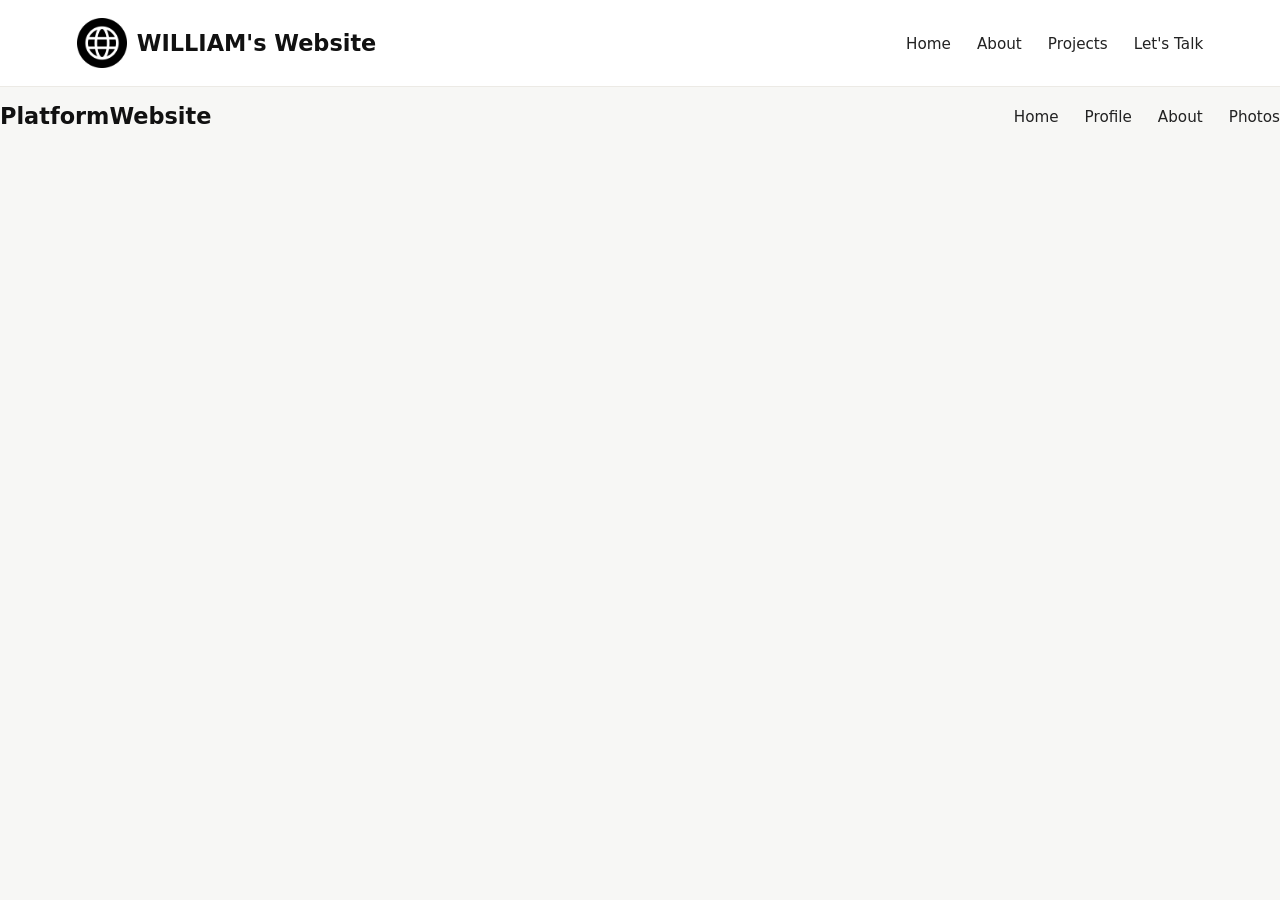
==== index.html @ 8beb9f2e "First Commit" ====
<!DOCTYPE html>
<html lang="en">
<head>
    <meta charset="UTF-8">
    <meta name="viewport" content="width=device-width, initial-scale=1.0">
    <link rel="stylesheet" href="/static/css/style .css">
    <title>Website</title>
</head>
<body>
    <header>
   
    <nav class="navbar">
        <div class="logo">
            <img  class="logo-img"  src="static\images\web.png" alt="logo">
            <h2>WILLIAM's Website</h2>

        </div>
        <ul class="navlinks">
            <li><a href="#">Home</a></li>     
            <li><a href="#">About</a></li>
            <li><a href="#">Projects</a></li>
            <li><a href="#">Let's Talk</a></li>

        </ul>
     </nav>
   </header>
   <main>
     <section class="hero">
        <div class="profile">
            <p></p>
        </div>
     </section>
   </main>
   <footer>
    <nav class="navbar">
        <div class="logo">
            <h2>PlatformWebsite</h2>

        </div>
        <ul class="navlinks">
            <li><a href="#">Home</a></li>     
            <li><a href="#">Profile</a></li>
            <li><a href="#">About</a></li>
            <li><a href="#">Photos</a></li>
        </ul>
     </nav>
   </footer>
    
</body>
</html>
---- static/css/style .css ----
* {
    box-sizing: border-box;
}

body {
    margin: 0;
    font-family: system-ui, -apple-system, BlinkMacSystemFont, 'Segoe UI', Roboto, Oxygen, Ubuntu, Cantarell, 'Open Sans', 'Helvetica Neue', sans-serif;
    background: #f7f7f5;
    color: #111111;
}



header {
    background: #ffffff;
    padding: 18px 6%;
    border-bottom: 1px solid #eceae5;
}

.navbar {
    display: flex;
    align-items: center;
    justify-content: space-between;
    gap: 20px;
}
.logo {
    display: flex;
    flex-direction: row;
    flex-wrap: wrap;
    justify-content: center;
    align-items: center;
    gap: 10px;

}
.logo-img {
    width: 100%;
    max-width: 50px;
    color: green;


}
.logo h2 {
    margin: 0;
    font-size: 1.4rem;
    font-weight: 700;
}

.navlinks {
    list-style: none;
    display: flex;
    gap: 26px;
    margin: 0;
    padding: 0;
}

.navlinks a {
    text-decoration: none;
    color: #222222;
    font-size: 0.95rem;
}
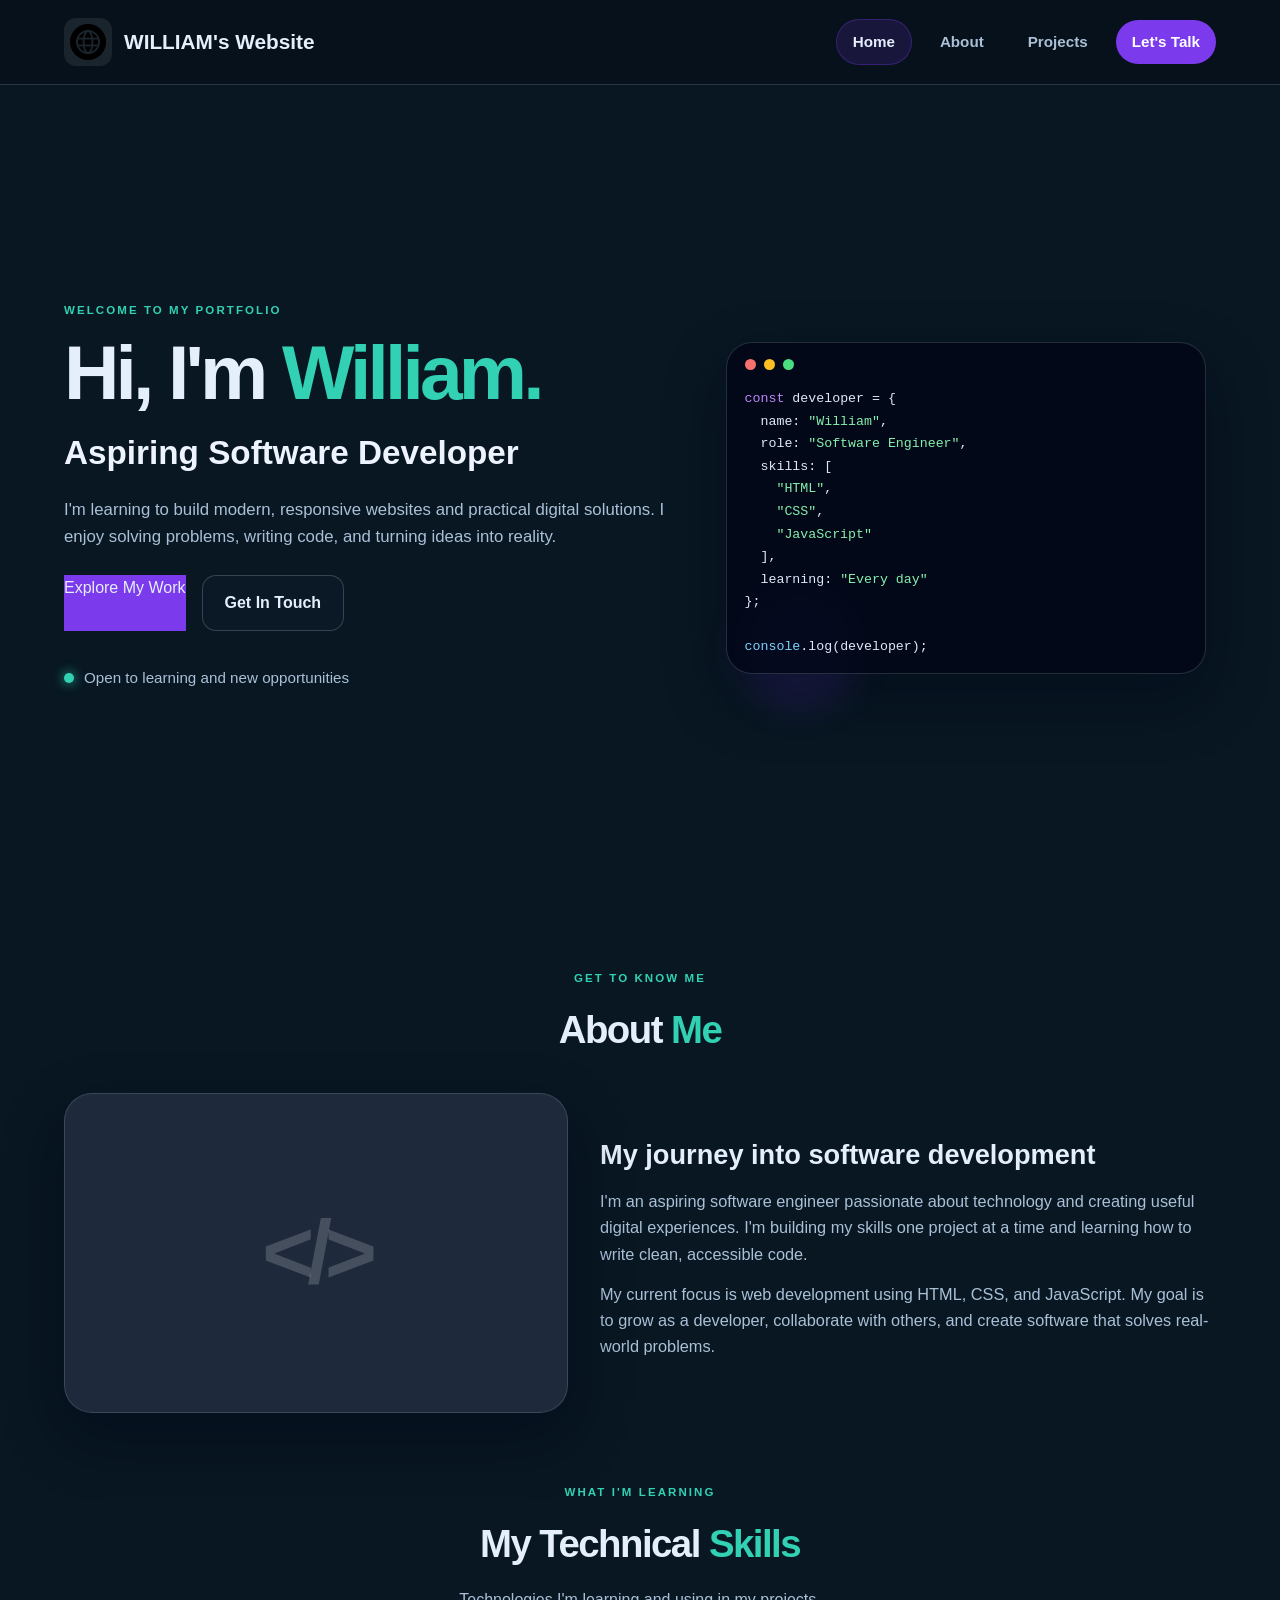
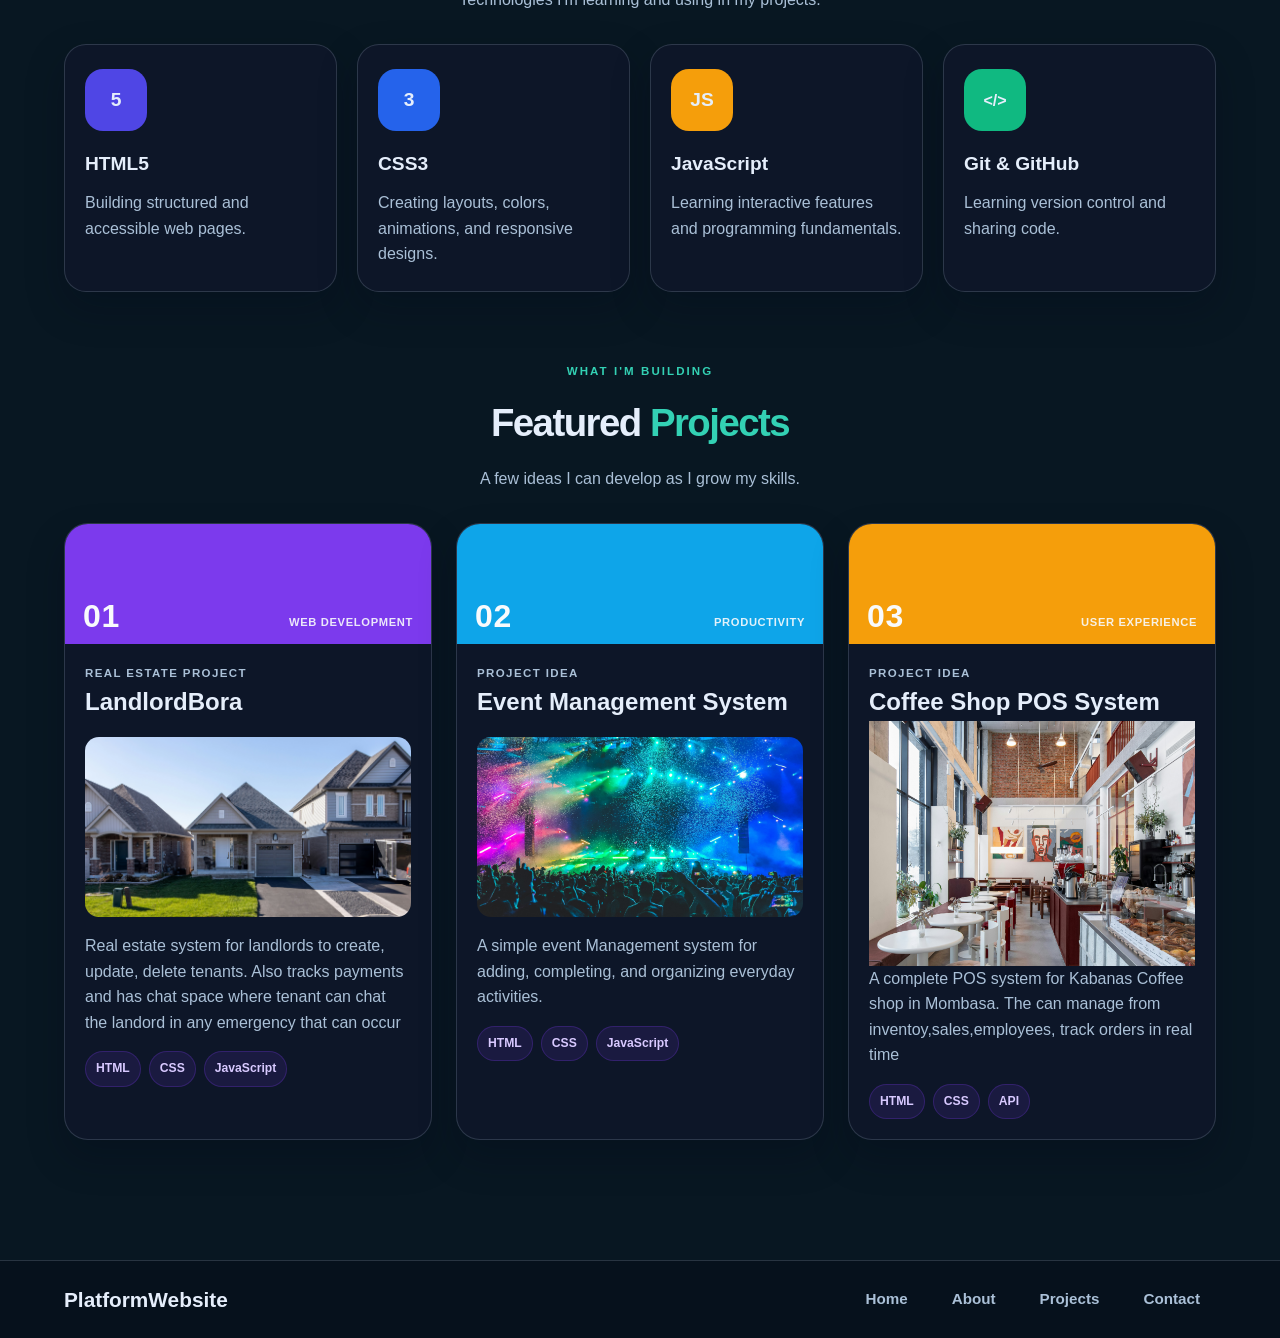
==== commit cc09d9c0: "Add initial website structure with header, footer, and styles - Created new JavaScript file for dyna" ====
--- a/index.html
+++ b/index.html
@@ -1,50 +1,202 @@
 <!DOCTYPE html>
 <html lang="en">
+
 <head>
-    <meta charset="UTF-8">
-    <meta name="viewport" content="width=device-width, initial-scale=1.0">
-    <link rel="stylesheet" href="/static/css/style .css">
-    <title>Website</title>
+  <meta charset="UTF-8">
+  <meta name="viewport" content="width=device-width, initial-scale=1.0">
+  <link rel="stylesheet" href="static/css/style .css">
+  <link rel="shortcut icon" href="static\images\web.png" type="image/x-icon">
+  <title>Website</title>
 </head>
+
 <body>
-    <header>
-   
-    <nav class="navbar">
-        <div class="logo">
-            <img  class="logo-img"  src="static\images\web.png" alt="logo">
-            <h2>WILLIAM's Website</h2>
-
-        </div>
-        <ul class="navlinks">
-            <li><a href="#">Home</a></li>     
-            <li><a href="#">About</a></li>
-            <li><a href="#">Projects</a></li>
-            <li><a href="#">Let's Talk</a></li>
-
-        </ul>
-     </nav>
-   </header>
-   <main>
-     <section class="hero">
-        <div class="profile">
-            <p></p>
-        </div>
-     </section>
-   </main>
-   <footer>
-    <nav class="navbar">
-        <div class="logo">
-            <h2>PlatformWebsite</h2>
-
-        </div>
-        <ul class="navlinks">
-            <li><a href="#">Home</a></li>     
-            <li><a href="#">Profile</a></li>
-            <li><a href="#">About</a></li>
-            <li><a href="#">Photos</a></li>
-        </ul>
-     </nav>
-   </footer>
-    
+  <header id="site-header"></header>
+  <main>
+    <section class="hero" id="home">
+      <div class="hero-content">
+        <p class="eyebrow">WELCOME TO MY PORTFOLIO</p>
+        <h1>Hi, I'm <span>William.</span></h1>
+        <h2>Aspiring Software Developer</h2>
+        <p class="hero-description">
+          I'm learning to build modern, responsive websites
+          and practical digital solutions. I enjoy solving
+          problems, writing code, and turning ideas into reality.
+        </p>
+
+        <div class="hero-buttons">
+          <a href="/projects .html" class="btn -cta btn-primary">Explore My Work</a>
+          <a href="/about.html" class="btn-cta btn-outline ">Get In Touch</a>
+        </div>
+
+        <p class="availability">
+          <span class="status-dot"></span>
+          Open to learning and new opportunities
+        </p>
+      </div>
+
+      <div class="hero-card">
+        <div class="code-window">
+          <div class="window-dots">
+            <span></span><span></span><span></span>
+          </div>
+          <pre><code><span class="code-purple">const</span> developer = {
+  name: <span class="code-green">"William"</span>,
+  role: <span class="code-green">"Software Engineer"</span>,
+  skills: [
+    <span class="code-green">"HTML"</span>,
+    <span class="code-green">"CSS"</span>,
+    <span class="code-green">"JavaScript"</span>
+  ],
+  learning: <span class="code-green">"Every day"</span>
+};
+
+<span class="code-blue">console</span>.log(developer);</code></pre>
+        </div>
+        <div class="hero-decoration"></div>
+      </div>
+    </section>
+
+  
+
+
+  <section class="section" id="about">
+      <div class="section-heading">
+        <p class="eyebrow">GET TO KNOW ME</p>
+        <h2>About <span>Me</span></h2>
+      </div>
+
+      <div class="about-content">
+        <div class="about-img">
+            <img src="" alt="">
+        </div>
+        <div>
+          <h3>My journey into software development</h3>
+          <p>
+            I'm an aspiring software engineer passionate about
+            technology and creating useful digital experiences.
+            I'm building my skills one project at a time and
+            learning how to write clean, accessible code.
+          </p>
+          <p>
+            My current focus is web development using HTML, CSS,
+            and JavaScript. My goal is to grow as a developer,
+            collaborate with others, and create software that
+            solves real-world problems.
+          </p>
+         
+        </div>
+      </div>
+    </section>
+
+  <section class="section" id="skills">
+      <div class="section-heading">
+        <p class="eyebrow">WHAT I'M LEARNING</p>
+        <h2>My Technical <span>Skills</span></h2>
+        <p class="section-description">
+          Technologies I'm learning and using in my projects.
+        </p>
+      </div>
+
+      <div class="skills-grid">
+        <article class="skill-card">
+          <div class="skill-icon html-icon">5</div>
+          <h3>HTML5</h3>
+          <p>Building structured and accessible web pages.</p>
+        </article>
+
+        <article class="skill-card">
+          <div class="skill-icon css-icon">3</div>
+          <h3>CSS3</h3>
+          <p>Creating layouts, colors, animations, and responsive designs.</p>
+        </article>
+
+        <article class="skill-card">
+          <div class="skill-icon js-icon">JS</div>
+          <h3>JavaScript</h3>
+          <p>Learning interactive features and programming fundamentals.</p>
+        </article>
+
+        <article class="skill-card">
+          <div class="skill-icon git-icon">&lt;/&gt;</div>
+          <h3>Git & GitHub</h3>
+          <p>Learning version control and sharing code.</p>
+        </article>
+      </div>
+  </section>
+  <section class="section" id="projects">
+      <div class="section-heading">
+        <p class="eyebrow">WHAT I'M BUILDING</p>
+        <h2>Featured <span>Projects</span></h2>
+        <p class="section-description">
+          A few ideas I can develop as I grow my skills.
+        </p>
+      </div>
+
+      <div class="projects-grid">
+        <article class="project-card">
+          <div class="project-visual visual-one">
+            <span class="project-symbol">01</span>
+            <span class="visual-label">WEB DEVELOPMENT</span>
+          </div>
+          <div class="project-body">
+            <p class="project-type">REAL ESTATE PROJECT</p>
+            <h3>LandlordBora</h3>
+            <img class="project-img" src="static\images\real.jpg" alt="">
+            <p>
+              Real estate system for landlords to create, update, delete tenants. Also tracks payments and has chat
+              space where tenant can chat the landord in any emergency that can occur
+            </p>
+            <div class="tags">
+              <span>HTML</span><span>CSS</span><span>JavaScript</span>
+            </div>
+          </div>
+        </article>
+
+        <article class="project-card">
+          <div class="project-visual visual-two">
+            <span class="project-symbol">02</span>
+            <span class="visual-label">PRODUCTIVITY</span>
+          </div>
+          <div class="project-body">
+            <p class="project-type">PROJECT IDEA</p>
+            <h3>Event Management System</h3>
+            <img src="static\images\event.jpg" alt="" class="project-img">
+            <p>
+              A simple event Management system for adding, completing,
+              and organizing everyday activities.
+            </p>
+            <div class="tags">
+              <span>HTML</span><span>CSS</span><span>JavaScript</span>
+            </div>
+          </div>
+        </article>
+
+        <article class="project-card">
+          <div class="project-visual visual-three">
+            <span class="project-symbol">03</span>
+            <span class="visual-label">USER EXPERIENCE</span>
+          </div>
+          <div class="project-body">
+            <p class="project-type">PROJECT IDEA</p>
+            <h3>Coffee Shop POS System</h3>
+            <img src="static\images\coffe-shop.jpg" alt="">
+            <p>
+              A complete POS system for Kabanas Coffee shop in Mombasa. The can manage from inventoy,sales,employees,
+              track orders in real time
+            </p>
+            <div class="tags">
+              <span>HTML</span><span>CSS</span><span>API</span>
+            </div>
+          </div>
+        </article>
+      </div>
+
+    </section>
+
+  </main>
+  <footer id="site-footer"></footer>
+
+  <script src="static/js/site.js" defer></script>
 </body>
+
 </html>
--- a/static/css/style .css
+++ b/static/css/style .css
@@ -1,60 +1,666 @@
+:root {
+  --bg: #06131f;
+  --bg-soft: #0f1d2d;
+  --panel: rgba(15, 23, 42, 0.78);
+  --panel-strong: #111827;
+  --card: #0f172a;
+  --card-alt: #f8fafc;
+  --text: #e5eefb;
+  --muted: #aac0d7;
+  --primary: #7c3aed;
+  --primary-2: #4f46e5;
+  --accent: #33d1b4;
+  --accent-2: #fbbf24;
+  --line: rgba(148, 163, 184, 0.24);
+  --shadow: 0 24px 60px rgba(2, 6, 23, 0.45);
+}
+
 * {
-    box-sizing: border-box;
+  box-sizing: border-box;
+}
+
+html {
+  scroll-behavior: smooth;
 }
 
 body {
-    margin: 0;
-    font-family: system-ui, -apple-system, BlinkMacSystemFont, 'Segoe UI', Roboto, Oxygen, Ubuntu, Cantarell, 'Open Sans', 'Helvetica Neue', sans-serif;
-    background: #f7f7f5;
-    color: #111111;
-}
-
-
+  margin: 0;
+  font-family: "Segoe UI", Tahoma, Geneva, Verdana, sans-serif;
+  background: #081722;
+  color: var(--text);
+  line-height: 1.6;
+}
+
+img {
+  max-width: 100%;
+  display: block;
+}
+
+a {
+  color: inherit;
+  text-decoration: none;
+}
 
 header {
-    background: #ffffff;
-    padding: 18px 6%;
-    border-bottom: 1px solid #eceae5;
+  position: sticky;
+  top: 0;
+  z-index: 100;
+  background: rgba(7, 17, 27, 0.8);
+  backdrop-filter: blur(12px);
+  border-bottom: 1px solid var(--line);
 }
 
 .navbar {
-    display: flex;
-    align-items: center;
-    justify-content: space-between;
-    gap: 20px;
-}
+  max-width: 1200px;
+  margin: 0 auto;
+  padding: 18px 24px;
+  display: flex;
+  align-items: center;
+  justify-content: space-between;
+  flex-wrap: wrap;
+  gap: 18px;
+}
+
 .logo {
-    display: flex;
-    flex-direction: row;
-    flex-wrap: wrap;
+  display: flex;
+  align-items: center;
+  gap: 12px;
+}
+
+.logo h2 {
+  margin: 0;
+  font-size: 1.3rem;
+  font-weight: 700;
+}
+
+.logo-img {
+  width: 48px;
+  height: 48px;
+  object-fit: contain;
+  border-radius: 12px;
+  background: rgba(255, 255, 255, 0.08);
+  padding: 6px;
+}
+
+.navlinks {
+  list-style: none;
+  display: flex;
+  align-items: center;
+  gap: 12px;
+  margin: 0;
+  padding: 0;
+  flex-wrap: wrap;
+}
+
+.navlinks a {
+  display: inline-flex;
+  align-items: center;
+  justify-content: center;
+  padding: 10px 16px;
+  border-radius: 999px;
+  color: var(--muted);
+  font-size: 0.95rem;
+  font-weight: 600;
+  transition: 0.25s ease;
+}
+
+.navlinks a:hover {
+  color: var(--text);
+  background: rgba(124, 58, 237, 0.12);
+}
+
+.navlinks a.active {
+  color: var(--text);
+  background: rgba(124, 58, 237, 0.16);
+  border: 1px solid rgba(124, 58, 237, 0.3);
+}
+
+.nav-contact {
+  background: #7c3aed;
+  color: white !important;
+  box-shadow: none;
+}
+
+main {
+  max-width: 1200px;
+  margin: 0 auto;
+  padding: 0 24px 80px;
+}
+
+.hero {
+  min-height: calc(100vh - 86px);
+  display: grid;
+  grid-template-columns: 1.1fr 0.9fr;
+  align-items: center;
+  gap: 40px;
+  padding: 52px 0 30px;
+}
+
+.eyebrow {
+  margin: 0 0 12px;
+  color: var(--accent);
+  letter-spacing: 0.18em;
+  font-size: 0.72rem;
+  font-weight: 700;
+  text-transform: uppercase;
+}
+
+.hero-content h1 {
+  margin: 0;
+  font-size: clamp(2.8rem, 6vw, 5rem);
+  line-height: 1.08;
+  letter-spacing: -0.05em;
+}
+
+.hero-content h1 span {
+  color: var(--accent);
+}
+
+.hero-content h2 {
+  margin: 12px 0 18px;
+  font-size: clamp(1.5rem, 2.6vw, 2.4rem);
+  color: #edf4ff;
+}
+
+.hero-description {
+  max-width: 620px;
+  margin: 0 0 24px;
+  color: var(--muted);
+  font-size: 1.05rem;
+}
+
+.hero-buttons {
+  display: flex;
+  flex-wrap: wrap;
+  gap: 16px;
+  margin-bottom: 20px;
+}
+
+.btn-cta {
+  display: inline-flex;
+  align-items: center;
+  justify-content: center;
+  padding: 14px 22px;
+  border-radius: 14px;
+  font-weight: 700;
+  border: 1px solid transparent;
+  transition: transform 0.2s ease, box-shadow 0.2s ease;
+}
+
+.btn-cta:hover {
+  transform: translateY(-2px);
+}
+
+.btn-primary {
+  background: #7c3aed;
+  box-shadow: none;
+}
+
+.btn-outline {
+  background: rgba(148, 163, 184, 0.02);
+  border-color: rgba(148, 163, 184, 0.3);
+  color: var(--text);
+}
+
+.availability {
+  display: inline-flex;
+  align-items: center;
+  gap: 10px;
+  color: var(--muted);
+  font-size: 0.95rem;
+}
+
+.status-dot {
+  width: 10px;
+  height: 10px;
+  background: var(--accent);
+  border-radius: 50%;
+  box-shadow: 0 0 12px rgba(51, 209, 180, 0.9);
+}
+
+.hero-card {
+  position: relative;
+  padding: 20px 10px 10px;
+}
+
+.hero-card::before {
+  content: "";
+  position: absolute;
+  inset: auto 0 -24px 24px;
+  height: 120px;
+  width: 120px;
+  border-radius: 50%;
+  background: rgba(124, 58, 237, 0.18);
+  filter: blur(16px);
+}
+
+.code-window {
+  position: relative;
+  z-index: 1;
+  background: rgba(2, 6, 23, 0.85);
+  border: 1px solid var(--line);
+  border-radius: 26px;
+  box-shadow: var(--shadow);
+  padding: 16px 18px 14px;
+  overflow: hidden;
+}
+
+.window-dots {
+  display: flex;
+  gap: 8px;
+  align-items: center;
+  margin-bottom: 18px;
+}
+
+.window-dots span {
+  width: 11px;
+  height: 11px;
+  border-radius: 50%;
+  display: inline-block;
+}
+
+.window-dots span:nth-child(1) {
+  background: #f87171;
+}
+
+.window-dots span:nth-child(2) {
+  background: #fbbf24;
+}
+
+.window-dots span:nth-child(3) {
+  background: #4ade80;
+}
+
+.code-window pre {
+  margin: 0;
+  color: #dfe9f7;
+  font-size: 0.83rem;
+  line-height: 1.7;
+  white-space: pre-wrap;
+}
+
+.code-purple {
+  color: #c084fc;
+}
+
+.code-green {
+  color: #86efac;
+}
+
+.code-blue {
+  color: #7dd3fc;
+}
+
+.section {
+  padding-top: 70px;
+}
+
+.section-heading {
+  margin-bottom: 32px;
+  text-align: center;
+}
+
+.section-heading h2 {
+  margin: 0;
+  font-size: clamp(2.2rem, 3vw, 3rem);
+  letter-spacing: -0.04em;
+}
+
+.section-heading h2 span {
+  color: var(--accent);
+}
+
+.section-description {
+  max-width: 700px;
+  margin: 12px auto 0;
+  color: var(--muted);
+}
+
+.about-content {
+  display: grid;
+  grid-template-columns: 0.9fr 1.1fr;
+  gap: 32px;
+  align-items: center;
+}
+
+.about-img {
+  position: relative;
+  min-height: 320px;
+  border-radius: 28px;
+  border: 1px solid var(--line);
+  background: #1e293b;
+  overflow: hidden;
+  box-shadow: var(--shadow);
+}
+
+.about-img::before {
+  content: "</>";
+  position: absolute;
+  inset: 0;
+  display: grid;
+  place-items: center;
+  font-size: clamp(3.5rem, 7vw, 6rem);
+  font-weight: 800;
+  color: rgba(255, 255, 255, 0.18);
+  letter-spacing: -0.08em;
+}
+
+.about-content h3 {
+  margin-top: 0;
+  margin-bottom: 12px;
+  font-size: clamp(1.7rem, 2vw, 2.3rem);
+}
+
+.about-content p {
+  margin: 0 0 14px;
+  color: var(--muted);
+  font-size: 1.02rem;
+}
+
+.skills-grid {
+  display: grid;
+  grid-template-columns: repeat(4, minmax(0, 1fr));
+  gap: 20px;
+}
+
+.skill-card {
+  background: rgba(15, 23, 42, 0.82);
+  border: 1px solid var(--line);
+  border-radius: 22px;
+  padding: 24px 20px;
+  box-shadow: 0 16px 38px rgba(2, 6, 23, 0.25);
+}
+
+.skill-icon {
+  width: 62px;
+  height: 62px;
+  border-radius: 18px;
+  display: grid;
+  place-items: center;
+  font-weight: 800;
+  font-size: 1.2rem;
+  background: #4f46e5;
+  box-shadow: inset 0 0 0 rgba(255, 255, 255, 0);
+}
+
+.css-icon {
+  background: #2563eb;
+}
+
+.js-icon {
+  background: #f59e0b;
+}
+
+.git-icon {
+  background: #10b981;
+  font-size: 1rem;
+}
+
+.skill-card h3 {
+  margin: 18px 0 10px;
+  font-size: 1.2rem;
+}
+
+.skill-card p {
+  margin: 0;
+  color: var(--muted);
+}
+
+.projects-grid {
+  display: grid;
+  grid-template-columns: repeat(3, minmax(0, 1fr));
+  gap: 24px;
+}
+
+.project-card {
+  background: rgba(15, 23, 42, 0.85);
+  border: 1px solid var(--line);
+  border-radius: 24px;
+  overflow: hidden;
+  box-shadow: 0 18px 36px rgba(2, 6, 23, 0.26);
+}
+
+.project-visual {
+  display: flex;
+  align-items: end;
+  justify-content: space-between;
+  min-height: 120px;
+  padding: 18px 18px 12px;
+  color: #f8fafc;
+  font-weight: 700;
+  letter-spacing: 0.04em;
+}
+
+.visual-one {
+  background: #7c3aed;
+}
+
+.visual-two {
+  background: #0ea5e9;
+}
+
+.visual-three {
+  background: #f59e0b;
+}
+
+.project-symbol {
+  font-size: 2rem;
+  line-height: 1;
+}
+
+.visual-label {
+  font-size: 0.7rem;
+  text-transform: uppercase;
+  opacity: 0.9;
+}
+
+.project-body {
+  padding: 20px;
+}
+
+.project-type {
+  margin: 0 0 8px;
+  color: var(--accent);
+  font-size: 0.72rem;
+  letter-spacing: 0.12em;
+  text-transform: uppercase;
+  font-weight: 700;
+}
+
+.project-body h3 {
+  margin: 0;
+  font-size: 1.5rem;
+}
+
+.project-img {
+  width: 100%;
+  height: 180px;
+  object-fit: cover;
+  border-radius: 14px;
+  margin: 16px 0;
+}
+
+.project-body p {
+  margin: 0;
+  color: var(--muted);
+}
+
+.tags {
+  display: flex;
+  flex-wrap: wrap;
+  gap: 8px;
+  margin-top: 16px;
+}
+
+.tags span {
+  background: rgba(124, 58, 237, 0.12);
+  color: #d8c9ff;
+  border: 1px solid rgba(124, 58, 237, 0.25);
+  padding: 7px 10px;
+  border-radius: 999px;
+  font-size: 0.76rem;
+  font-weight: 600;
+}
+
+footer {
+  border-top: 1px solid var(--line);
+  background: rgba(7, 17, 27, 0.82);
+  margin-top: 40px;
+}
+
+footer .navbar {
+  padding-top: 16px;
+  padding-bottom: 16px;
+}
+
+.footer-navbar {
+  width: 100%;
+}
+
+.container {
+  width: min(100%, 560px);
+  margin: 60px auto;
+  background: rgba(15, 23, 42, 0.86);
+  border: 1px solid var(--line);
+  border-radius: 24px;
+  padding: 30px 26px;
+  box-shadow: var(--shadow);
+}
+
+.title {
+  margin-bottom: 18px;
+  text-align: center;
+}
+
+.title p {
+  margin: 0;
+  color: var(--accent);
+  font-size: clamp(1.8rem, 3vw, 2.4rem);
+  font-weight: 800;
+}
+
+.input-group {
+  display: flex;
+  flex-direction: column;
+  gap: 8px;
+  margin-bottom: 16px;
+}
+
+label {
+  color: var(--text);
+  font-weight: 600;
+  margin-left: 4px;
+}
+
+.input-group input,
+.input-group textarea {
+  width: 100%;
+  border: 1px solid rgba(148, 163, 184, 0.2);
+  border-radius: 12px;
+  background: rgba(15, 23, 42, 0.7);
+  color: var(--text);
+  padding: 14px 16px;
+  font: inherit;
+  transition: border-color 0.2s ease, box-shadow 0.2s ease;
+}
+
+.input-group input:focus,
+.input-group textarea:focus {
+  outline: none;
+  border-color: rgba(124, 58, 237, 0.8);
+  box-shadow: 0 0 0 4px rgba(124, 58, 237, 0.14);
+}
+
+.input-group textarea {
+  min-height: 120px;
+  resize: vertical;
+}
+
+.terms {
+  display: flex;
+  align-items: center;
+  gap: 10px;
+  margin: 10px 0 20px;
+  color: var(--muted);
+}
+
+.terms input {
+  accent-color: var(--primary);
+}
+
+.input-btn {
+  display: flex;
+  justify-content: center;
+}
+
+.input-btn input {
+  border: none;
+  border-radius: 12px;
+  background: #7c3aed;
+  color: white;
+  padding: 12px 28px;
+  font-size: 1rem;
+  font-weight: 700;
+  cursor: pointer;
+  transition: transform 0.2s ease;
+}
+
+.input-btn input:hover {
+  transform: translateY(-2px);
+}
+
+@media (max-width: 900px) {
+  .hero,
+  .about-content,
+  .projects-grid {
+    grid-template-columns: 1fr;
+  }
+
+  .skills-grid {
+    grid-template-columns: repeat(2, minmax(0, 1fr));
+  }
+
+  .hero {
+    min-height: auto;
+    padding-top: 40px;
+  }
+}
+
+@media (max-width: 600px) {
+  .navbar {
     justify-content: center;
-    align-items: center;
-    gap: 10px;
-
-}
-.logo-img {
+    text-align: center;
+  }
+
+  .navlinks {
+    justify-content: center;
+  }
+
+  main {
+    padding-left: 16px;
+    padding-right: 16px;
+  }
+
+  .hero-content h1 {
+    font-size: 2.7rem;
+  }
+
+  .skills-grid,
+  .projects-grid {
+    grid-template-columns: 1fr;
+  }
+
+  .btn-cta {
     width: 100%;
-    max-width: 50px;
-    color: green;
-
-
-}
-.logo h2 {
-    margin: 0;
-    font-size: 1.4rem;
-    font-weight: 700;
-}
-
-.navlinks {
-    list-style: none;
-    display: flex;
-    gap: 26px;
-    margin: 0;
-    padding: 0;
-}
-
-.navlinks a {
-    text-decoration: none;
-    color: #222222;
-    font-size: 0.95rem;
-}+  }
+
+  .hero-buttons {
+    flex-direction: column;
+  }
+
+  .container {
+    margin: 32px auto;
+    padding: 22px 18px;
+  }
+}
+
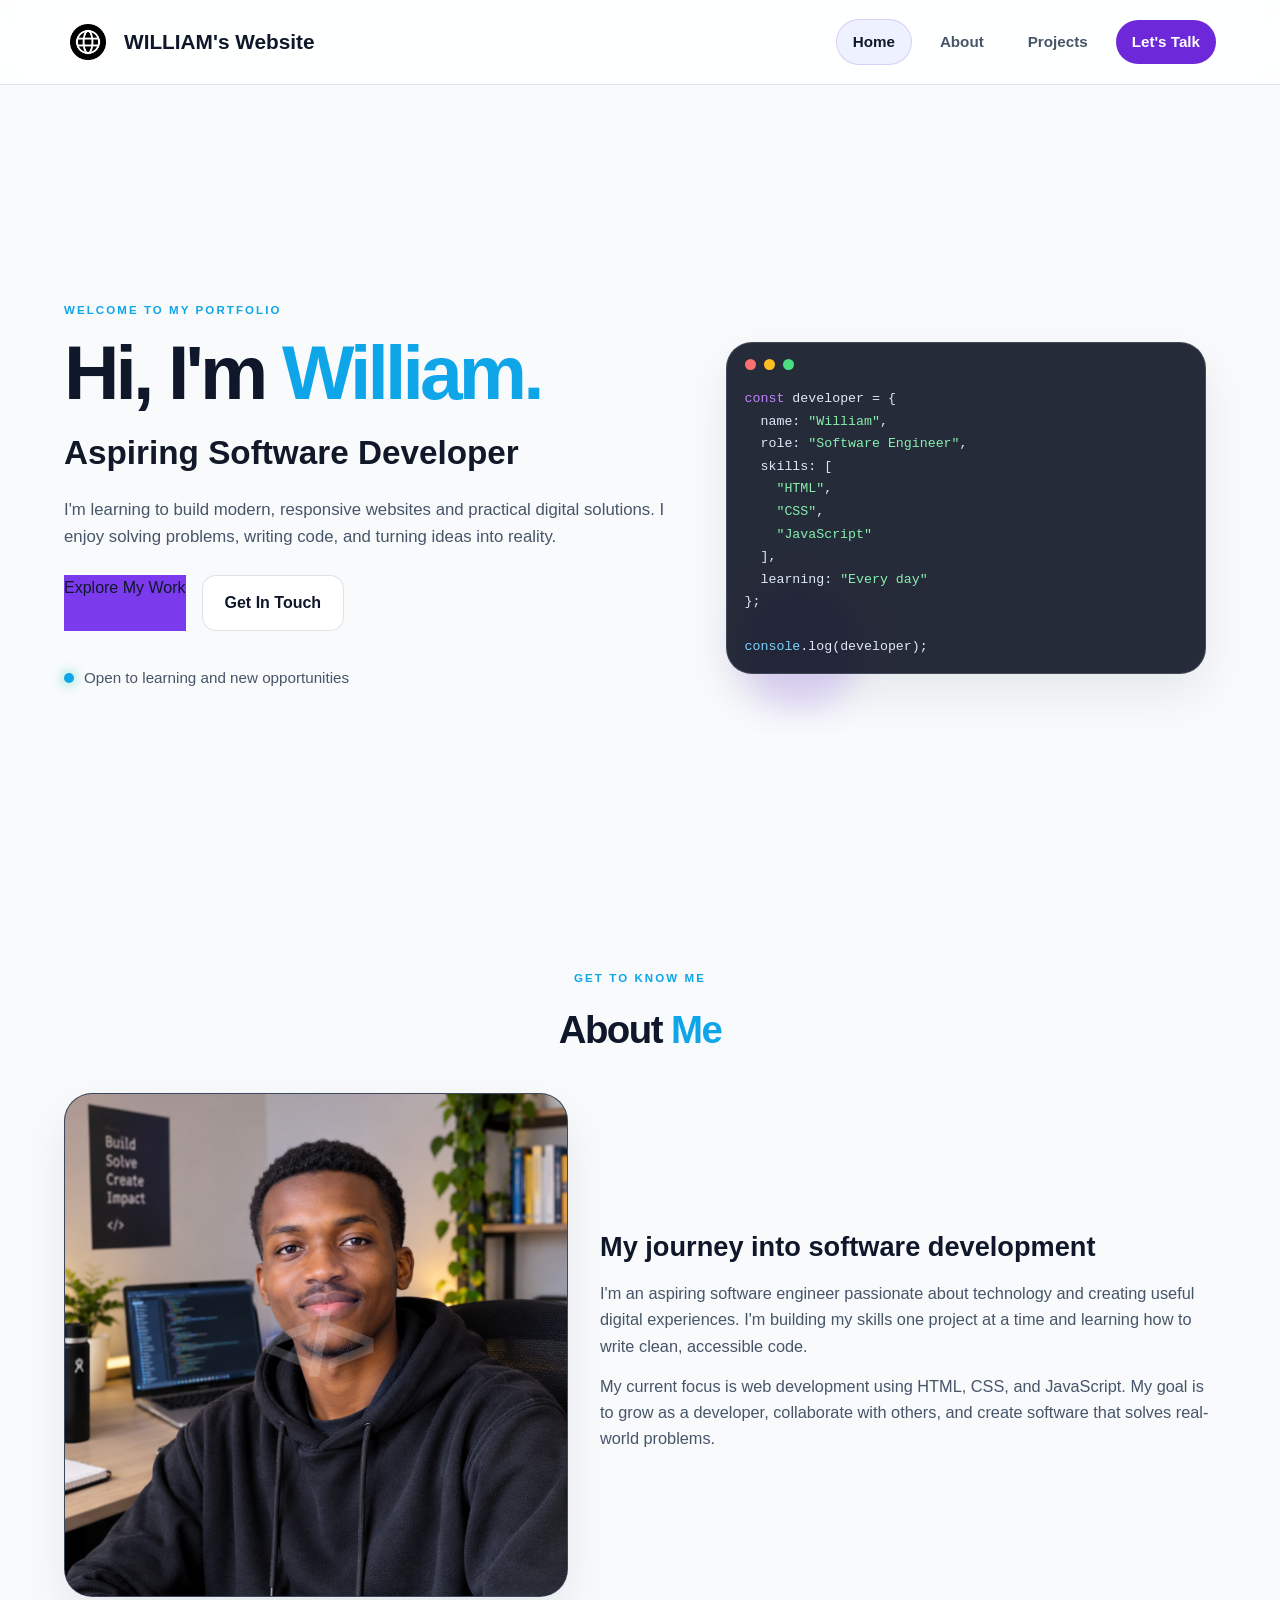
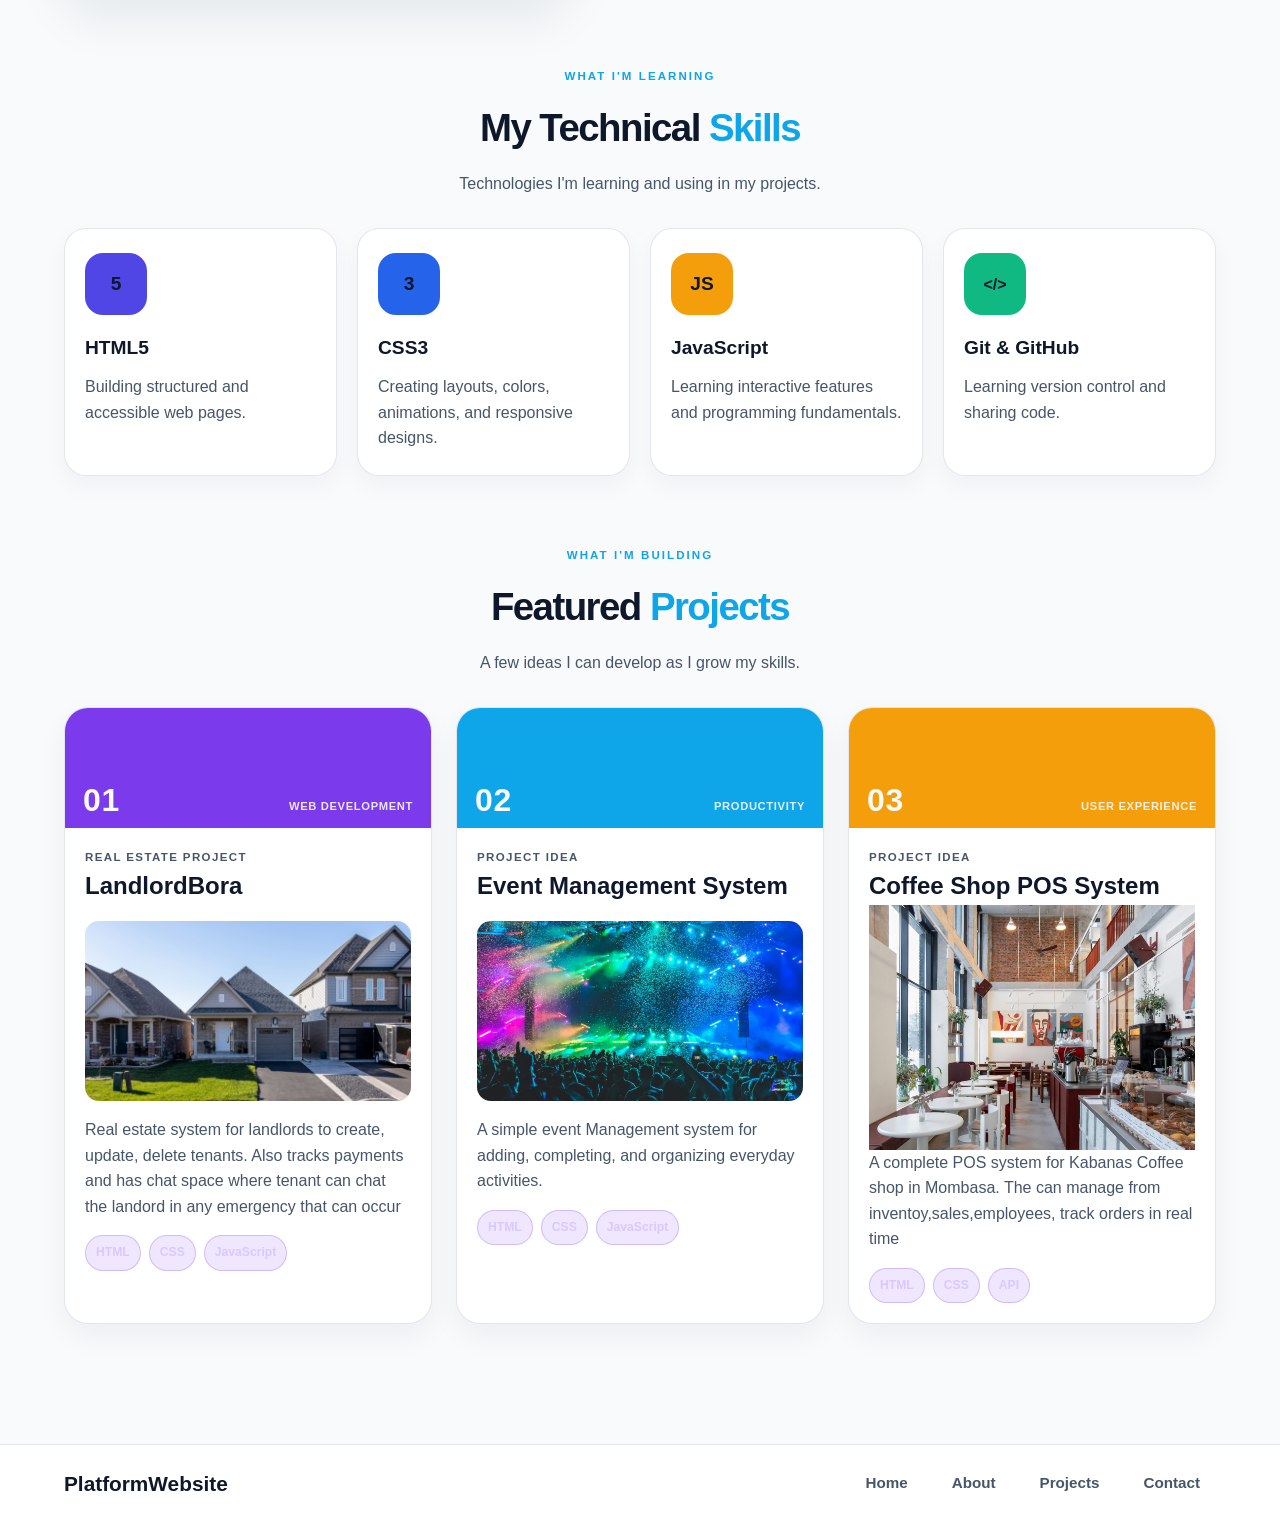
==== commit 3c990fe6: "Refactor website layout with navigation and footer updates; remove JavaScript for header/footer rend" ====
--- a/index.html
+++ b/index.html
@@ -10,7 +10,22 @@
 </head>
 
 <body>
-  <header id="site-header"></header>
+  <header>
+    <nav class="navbar">
+      <div class="logo">
+        <img class="logo-img" src="static/images/web.png" alt="logo">
+        <h2>WILLIAM's Website</h2>
+      </div>
+      <input type="checkbox" id="nav-toggle" class="nav-toggle-checkbox">
+      <label for="nav-toggle" class="nav-toggle" aria-label="Toggle navigation">☰</label>
+      <ul class="navlinks">
+        <li><a href="index.html" class="active">Home</a></li>
+        <li><a href="about.html">About</a></li>
+        <li><a href="projects .html">Projects</a></li>
+        <li><a class="nav-contact" href="contact.html">Let's Talk</a></li>
+      </ul>
+    </nav>
+  </header>
   <main>
     <section class="hero" id="home">
       <div class="hero-content">
@@ -67,7 +82,7 @@
 
       <div class="about-content">
         <div class="about-img">
-            <img src="" alt="">
+            <img src="static\images\m.png" alt="">
         </div>
         <div>
           <h3>My journey into software development</h3>
@@ -194,9 +209,19 @@
     </section>
 
   </main>
-  <footer id="site-footer"></footer>
-
-  <script src="static/js/site.js" defer></script>
+  <footer>
+    <nav class="navbar footer-navbar">
+      <div class="logo">
+        <h2>PlatformWebsite</h2>
+      </div>
+      <ul class="navlinks">
+        <li><a href="index.html">Home</a></li>
+        <li><a href="about.html">About</a></li>
+        <li><a href="projects .html">Projects</a></li>
+        <li><a href="contact.html">Contact</a></li>
+      </ul>
+    </nav>
+  </footer>
 </body>
 
 </html>
--- a/static/css/style .css
+++ b/static/css/style .css
@@ -1,18 +1,18 @@
 :root {
-  --bg: #06131f;
-  --bg-soft: #0f1d2d;
-  --panel: rgba(15, 23, 42, 0.78);
-  --panel-strong: #111827;
-  --card: #0f172a;
+  --bg: #f8fafc;
+  --bg-soft: #eef2f7;
+  --panel: rgba(255, 255, 255, 0.88);
+  --panel-strong: #ffffff;
+  --card: #ffffff;
   --card-alt: #f8fafc;
-  --text: #e5eefb;
-  --muted: #aac0d7;
-  --primary: #7c3aed;
+  --text: #0f172a;
+  --muted: #475569;
+  --primary: #6d28d9;
   --primary-2: #4f46e5;
-  --accent: #33d1b4;
-  --accent-2: #fbbf24;
-  --line: rgba(148, 163, 184, 0.24);
-  --shadow: 0 24px 60px rgba(2, 6, 23, 0.45);
+  --accent: #0ea5e9;
+  --accent-2: #10b981;
+  --line: rgba(148, 163, 184, 0.26);
+  --shadow: 0 20px 50px rgba(15, 23, 42, 0.08);
 }
 
 * {
@@ -26,7 +26,7 @@
 body {
   margin: 0;
   font-family: "Segoe UI", Tahoma, Geneva, Verdana, sans-serif;
-  background: #081722;
+  background: var(--bg);
   color: var(--text);
   line-height: 1.6;
 }
@@ -45,7 +45,7 @@
   position: sticky;
   top: 0;
   z-index: 100;
-  background: rgba(7, 17, 27, 0.8);
+  background: rgba(255, 255, 255, 0.86);
   backdrop-filter: blur(12px);
   border-bottom: 1px solid var(--line);
 }
@@ -92,6 +92,24 @@
   flex-wrap: wrap;
 }
 
+.nav-toggle-checkbox {
+  display: none;
+}
+
+.nav-toggle {
+  display: none;
+  cursor: pointer;
+  font-size: 1.8rem;
+  color: var(--text);
+  width: 42px;
+  height: 42px;
+  border-radius: 10px;
+  align-items: center;
+  justify-content: center;
+  border: 1px solid var(--line);
+  background: #fff;
+}
+
 .navlinks a {
   display: inline-flex;
   align-items: center;
@@ -106,17 +124,17 @@
 
 .navlinks a:hover {
   color: var(--text);
-  background: rgba(124, 58, 237, 0.12);
+  background: #eef2ff;
 }
 
 .navlinks a.active {
   color: var(--text);
-  background: rgba(124, 58, 237, 0.16);
-  border: 1px solid rgba(124, 58, 237, 0.3);
+  background: #eef2ff;
+  border: 1px solid rgba(109, 40, 217, 0.18);
 }
 
 .nav-contact {
-  background: #7c3aed;
+  background: var(--primary);
   color: white !important;
   box-shadow: none;
 }
@@ -159,7 +177,7 @@
 .hero-content h2 {
   margin: 12px 0 18px;
   font-size: clamp(1.5rem, 2.6vw, 2.4rem);
-  color: #edf4ff;
+  color: #111827;
 }
 
 .hero-description {
@@ -197,8 +215,8 @@
 }
 
 .btn-outline {
-  background: rgba(148, 163, 184, 0.02);
-  border-color: rgba(148, 163, 184, 0.3);
+  background: #ffffff;
+  border-color: rgba(15, 23, 42, 0.12);
   color: var(--text);
 }
 
@@ -364,11 +382,11 @@
 }
 
 .skill-card {
-  background: rgba(15, 23, 42, 0.82);
+  background: var(--card);
   border: 1px solid var(--line);
   border-radius: 22px;
   padding: 24px 20px;
-  box-shadow: 0 16px 38px rgba(2, 6, 23, 0.25);
+  box-shadow: 0 10px 24px rgba(15, 23, 42, 0.04);
 }
 
 .skill-icon {
@@ -413,11 +431,11 @@
 }
 
 .project-card {
-  background: rgba(15, 23, 42, 0.85);
+  background: var(--card);
   border: 1px solid var(--line);
   border-radius: 24px;
   overflow: hidden;
-  box-shadow: 0 18px 36px rgba(2, 6, 23, 0.26);
+  box-shadow: 0 12px 30px rgba(15, 23, 42, 0.05);
 }
 
 .project-visual {
@@ -504,7 +522,7 @@
 
 footer {
   border-top: 1px solid var(--line);
-  background: rgba(7, 17, 27, 0.82);
+  background: #ffffff;
   margin-top: 40px;
 }
 
@@ -520,7 +538,7 @@
 .container {
   width: min(100%, 560px);
   margin: 60px auto;
-  background: rgba(15, 23, 42, 0.86);
+  background: #ffffff;
   border: 1px solid var(--line);
   border-radius: 24px;
   padding: 30px 26px;
@@ -555,9 +573,9 @@
 .input-group input,
 .input-group textarea {
   width: 100%;
-  border: 1px solid rgba(148, 163, 184, 0.2);
+  border: 1px solid rgba(148, 163, 184, 0.35);
   border-radius: 12px;
-  background: rgba(15, 23, 42, 0.7);
+  background: #f8fafc;
   color: var(--text);
   padding: 14px 16px;
   font: inherit;
@@ -626,16 +644,70 @@
   }
 }
 
+@media (max-width: 700px) {
+  .navbar {
+    position: relative;
+    flex-wrap: wrap;
+    justify-content: space-between;
+    gap: 12px;
+  }
+
+  .logo {
+    width: auto;
+    justify-content: flex-start;
+  }
+
+  .nav-toggle {
+    display: inline-flex;
+  }
+
+  .navlinks {
+    display: none;
+    width: 100%;
+    flex-direction: column;
+    align-items: stretch;
+    justify-content: center;
+    padding-top: 8px;
+  }
+
+  .nav-toggle-checkbox:checked ~ .navlinks {
+    display: flex;
+  }
+
+  .navlinks li {
+    width: 100%;
+  }
+
+  .navlinks a {
+    width: 100%;
+  }
+
+  .hero {
+    padding-top: 30px;
+    text-align: center;
+  }
+
+  .hero-content,
+  .hero-buttons,
+  .availability {
+    justify-content: center;
+  }
+
+  .hero-buttons {
+    flex-direction: column;
+  }
+
+  .btn-cta {
+    width: 100%;
+  }
+
+  .hero-description {
+    margin-left: auto;
+    margin-right: auto;
+  }
+}
+
 @media (max-width: 600px) {
-  .navbar {
-    justify-content: center;
-    text-align: center;
-  }
-
-  .navlinks {
-    justify-content: center;
-  }
-
   main {
     padding-left: 16px;
     padding-right: 16px;
@@ -650,17 +722,36 @@
     grid-template-columns: 1fr;
   }
 
-  .btn-cta {
-    width: 100%;
-  }
-
-  .hero-buttons {
-    flex-direction: column;
-  }
-
   .container {
     margin: 32px auto;
     padding: 22px 18px;
   }
 }
 
+@media (max-width: 420px) {
+  .logo h2 {
+    font-size: 1.05rem;
+  }
+
+  .navlinks {
+    gap: 8px;
+  }
+
+  .navlinks a {
+    padding: 9px 12px;
+    font-size: 0.82rem;
+  }
+
+  .section {
+    padding-top: 52px;
+  }
+
+  .section-heading h2 {
+    font-size: 2rem;
+  }
+
+  .project-body {
+    padding: 16px;
+  }
+}
+
